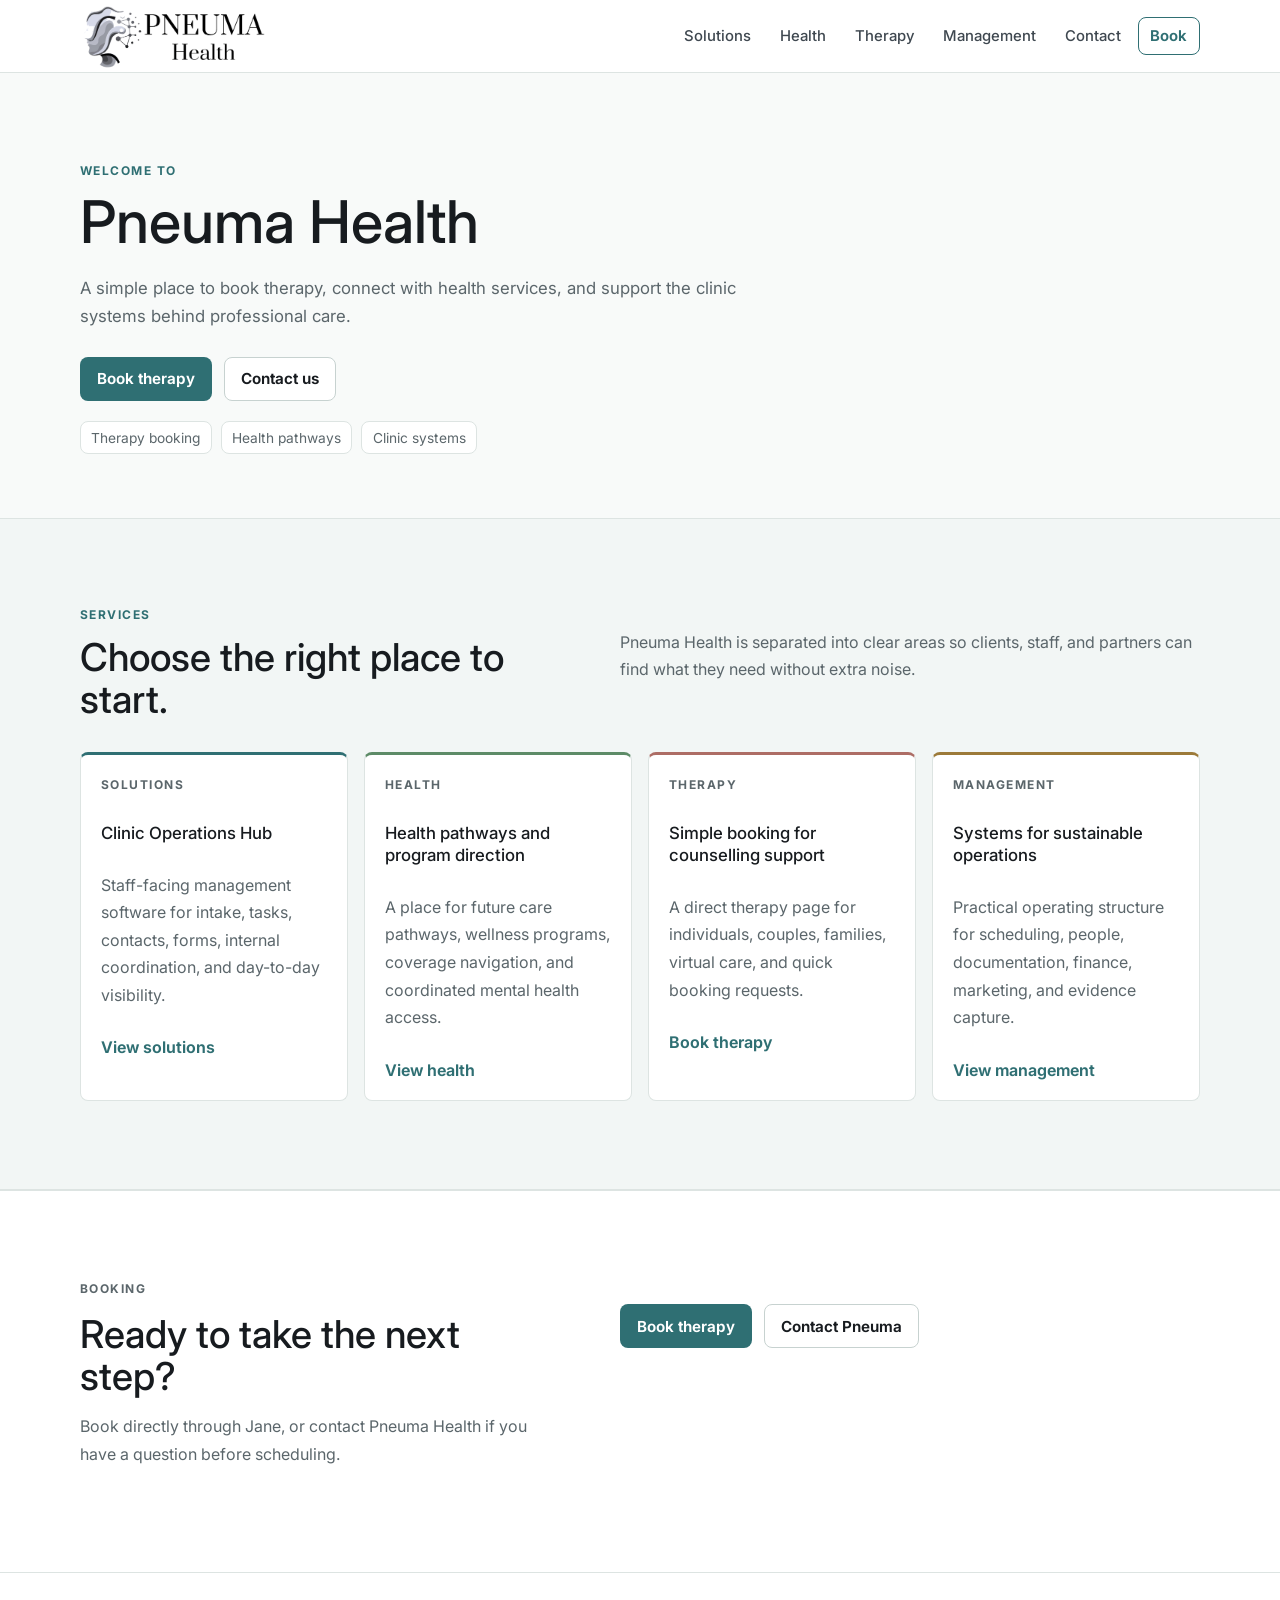
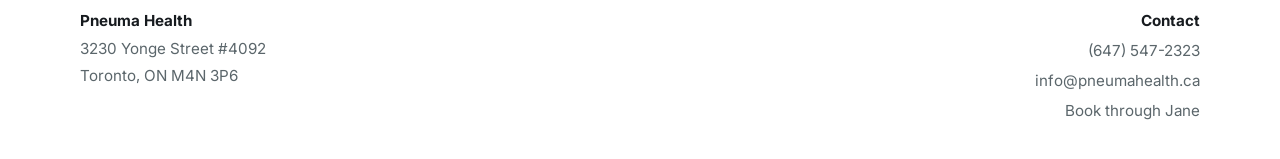
==== index.html @ e9d26e88 "Simplify footer and insurance logos" ====
<!DOCTYPE html>
<html lang="en">
  <head>
    <meta charset="UTF-8" />
    <meta name="viewport" content="width=device-width, initial-scale=1.0" />
    <title>Pneuma Health | Healthcare software, therapy, health, and operations</title>
    <meta
      name="description"
      content="Pneuma Health builds clinic operations software, therapy access, health pathways, and management systems for modern care teams."
    />
    <link rel="preconnect" href="https://fonts.googleapis.com" />
    <link rel="preconnect" href="https://fonts.gstatic.com" crossorigin />
    <link
      href="https://fonts.googleapis.com/css2?family=Inter:wght@400;500;600;700&display=swap"
      rel="stylesheet"
    />
    <link rel="icon" type="image/png" href="/assets/favicon.png" />
    <link rel="stylesheet" href="/styles.css" />
  </head>
  <body>
    <header class="site-header">
      <div class="container nav-shell">
        <a class="brand" href="/" aria-label="Pneuma Health home">
          <img class="brand-logo" src="/assets/logo-horizontal-cropped.png" alt="Pneuma Health" />
        </a>

        <nav class="site-nav" aria-label="Primary">
          <a href="/solutions/">Solutions</a>
          <a href="/health/">Health</a>
          <a href="/therapy/">Therapy</a>
          <a href="/management/">Management</a>
          <a href="/contact/">Contact</a>
          <a class="nav-cta" href="https://pneumahealth.janeapp.com">Book</a>
        </nav>
      </div>
    </header>

    <main>
      <section class="hero-section">
        <div class="container">
          <div class="hero-copy">
            <p class="eyebrow">Welcome to</p>
            <h1>Pneuma Health</h1>
            <p class="hero-text">
              A simple place to book therapy, connect with health services, and support the clinic
              systems behind professional care.
            </p>
            <div class="hero-actions">
              <a class="button primary" href="https://pneumahealth.janeapp.com">Book therapy</a>
              <a class="button secondary" href="/contact/">Contact us</a>
            </div>
            <ul class="hero-signals" aria-label="Key Pneuma Health areas">
              <li>Therapy booking</li>
              <li>Health pathways</li>
              <li>Clinic systems</li>
            </ul>
          </div>
        </div>
      </section>

      <section class="section surface-section" aria-labelledby="platform-heading">
        <div class="container section-grid">
          <div class="section-heading">
            <p class="eyebrow">Services</p>
            <h2 id="platform-heading">Choose the right place to start.</h2>
          </div>
          <p class="section-intro">
            Pneuma Health is separated into clear areas so clients, staff, and partners can find
            what they need without extra noise.
          </p>
        </div>

        <div class="container area-grid">
          <article class="area-card accent-cyan">
            <p class="card-label">Solutions</p>
            <h3>Clinic Operations Hub</h3>
            <p>
              Staff-facing management software for intake, tasks, contacts, forms, internal
              coordination, and day-to-day visibility.
            </p>
            <a href="/solutions/" aria-label="View Pneuma Health solutions">View solutions</a>
          </article>

          <article class="area-card accent-green">
            <p class="card-label">Health</p>
            <h3>Health pathways and program direction</h3>
            <p>
              A place for future care pathways, wellness programs, coverage navigation, and
              coordinated mental health access.
            </p>
            <a href="/health/" aria-label="View Pneuma Health health access">View health</a>
          </article>

          <article class="area-card accent-rose">
            <p class="card-label">Therapy</p>
            <h3>Simple booking for counselling support</h3>
            <p>
              A direct therapy page for individuals, couples, families, virtual care, and quick
              booking requests.
            </p>
            <a href="/therapy/" aria-label="View Pneuma Health therapy booking">Book therapy</a>
          </article>

          <article class="area-card accent-amber">
            <p class="card-label">Management</p>
            <h3>Systems for sustainable operations</h3>
            <p>
              Practical operating structure for scheduling, people, documentation, finance,
              marketing, and evidence capture.
            </p>
            <a href="/management/" aria-label="View Pneuma Health management">View management</a>
          </article>
        </div>
      </section>

      <section class="section final-cta">
        <div class="container cta-layout">
          <div>
            <p class="eyebrow">Booking</p>
            <h2>Ready to take the next step?</h2>
            <p>
              Book directly through Jane, or contact Pneuma Health if you have a question before
              scheduling.
            </p>
          </div>
          <div class="hero-actions">
            <a class="button primary" href="https://pneumahealth.janeapp.com">Book therapy</a>
            <a class="button secondary" href="/contact/">Contact Pneuma</a>
          </div>
        </div>
      </section>
    </main>

    <footer class="site-footer">
      <div class="container footer-grid">
        <address class="footer-address">
          <strong>Pneuma Health</strong>
          <span>3230 Yonge Street #4092</span>
          <span>Toronto, ON M4N 3P6</span>
        </address>

        <div class="footer-contact">
          <strong>Contact</strong>
          <a href="tel:+16475472323">(647) 547-2323</a>
          <a href="mailto:info@pneumahealth.ca">info@pneumahealth.ca</a>
          <a href="https://pneumahealth.janeapp.com">Book through Jane</a>
        </div>
      </div>
    </footer>
  </body>
</html>
---- styles.css ----
:root {
  --bg: #f8faf9;
  --surface: #ffffff;
  --surface-soft: #f2f6f5;
  --text: #171b1f;
  --muted: #5b666b;
  --soft: #eef2f1;
  --line: #dde4e2;
  --line-strong: #c7d2d0;
  --teal: #2f6f73;
  --green: #5d8b67;
  --rose: #ad6d65;
  --amber: #9c7a39;
  --max-width: 1120px;
}

* {
  box-sizing: border-box;
}

html {
  scroll-behavior: smooth;
}

body {
  margin: 0;
  font-family: "Inter", system-ui, -apple-system, BlinkMacSystemFont, "Segoe UI", sans-serif;
  color: var(--text);
  background: var(--bg);
}

img {
  display: block;
  max-width: 100%;
}

a {
  color: inherit;
  text-decoration: none;
}

.container {
  width: min(calc(100% - 2rem), var(--max-width));
  margin: 0 auto;
}

.site-header {
  position: sticky;
  top: 0;
  z-index: 20;
  border-bottom: 1px solid var(--line);
  background: rgba(255, 255, 255, 0.94);
  backdrop-filter: blur(14px);
}

.nav-shell {
  min-height: 72px;
  display: flex;
  align-items: center;
  justify-content: space-between;
  gap: 1.25rem;
}

.brand {
  display: inline-flex;
  align-items: center;
  flex: 0 0 auto;
}

.brand-logo {
  width: clamp(136px, 16vw, 186px);
  height: auto;
}

.site-nav {
  display: flex;
  align-items: center;
  justify-content: flex-end;
  gap: 0.35rem;
  flex-wrap: wrap;
  color: #3f4850;
  font-size: 0.93rem;
}

.site-nav a {
  border-radius: 8px;
  padding: 0.55rem 0.72rem;
  font-weight: 500;
  transition:
    background 160ms ease,
    color 160ms ease;
}

.site-nav a:hover,
.site-nav a:focus-visible,
.site-nav a[aria-current="page"] {
  color: var(--text);
  background: var(--surface-soft);
}

.site-nav .nav-cta {
  border: 1px solid var(--teal);
  color: var(--teal);
  background: #fff;
  font-weight: 650;
}

.site-nav .nav-cta:hover,
.site-nav .nav-cta:focus-visible {
  color: #fff;
  background: var(--teal);
}

.hero-section,
.page-hero,
.therapy-hero {
  padding: clamp(3.25rem, 7vw, 6rem) 0 clamp(2.75rem, 5vw, 4.5rem);
}

.hero-layout,
.therapy-hero-layout,
.section-grid,
.split-section,
.cta-layout,
.two-column {
  display: grid;
  grid-template-columns: minmax(0, 1fr) minmax(320px, 0.62fr);
  gap: clamp(2rem, 5vw, 4rem);
  align-items: start;
}

.hero-copy,
.section-heading,
.section-intro,
.cta-layout > div {
  min-width: 0;
}

.eyebrow,
.card-label {
  margin: 0 0 0.85rem;
  color: var(--teal);
  font-size: 0.75rem;
  font-weight: 700;
  letter-spacing: 0.12em;
  text-transform: uppercase;
}

h1,
h2,
h3,
p {
  overflow-wrap: normal;
}

h1,
h2,
h3 {
  margin: 0;
  letter-spacing: 0;
}

h1 {
  max-width: 780px;
  font-size: clamp(2.35rem, 4.6vw, 4rem);
  font-weight: 500;
  line-height: 1.06;
}

h2 {
  font-size: clamp(1.7rem, 3vw, 2.65rem);
  font-weight: 500;
  line-height: 1.1;
}

h3 {
  font-size: 1.05rem;
  font-weight: 500;
  line-height: 1.32;
}

.hero-text,
.section-intro,
.area-card p,
.model-list p,
.final-cta p,
.page-lead,
.feature-card p,
.contact-card p,
.site-footer p,
.booking-panel p {
  color: var(--muted);
  line-height: 1.72;
}

.hero-text,
.page-lead {
  max-width: 680px;
  margin: 1.25rem 0 0;
  font-size: 1.05rem;
}

.hero-actions {
  display: flex;
  gap: 0.75rem;
  flex-wrap: wrap;
  margin-top: 1.6rem;
}

.button {
  display: inline-flex;
  align-items: center;
  justify-content: center;
  min-height: 44px;
  padding: 0.72rem 1rem;
  border: 1px solid transparent;
  border-radius: 8px;
  font-size: 0.95rem;
  font-weight: 650;
  transition:
    background 160ms ease,
    border-color 160ms ease,
    color 160ms ease,
    transform 160ms ease;
}

.button:hover,
.button:focus-visible {
  transform: translateY(-1px);
}

.button.primary {
  background: var(--teal);
  color: #fff;
}

.button.secondary,
.button.tertiary {
  border-color: var(--line-strong);
  background: #fff;
  color: var(--text);
}

.button.secondary:hover,
.button.secondary:focus-visible,
.button.tertiary:hover,
.button.tertiary:focus-visible {
  border-color: var(--teal);
  color: var(--teal);
}

.hero-signals,
.page-kicker-row {
  display: flex;
  flex-wrap: wrap;
  gap: 0.55rem;
  padding: 0;
  margin: 1.25rem 0 0;
  list-style: none;
}

.hero-signals li,
.status-pill {
  border: 1px solid var(--line);
  border-radius: 8px;
  padding: 0.48rem 0.65rem;
  color: var(--muted);
  background: #fff;
  font-size: 0.86rem;
}

.hero-media {
  margin: 0;
  overflow: hidden;
  border: 1px solid var(--line);
  border-radius: 8px;
  background: var(--surface);
}

.hero-media img {
  width: 100%;
  min-height: 300px;
  object-fit: cover;
  object-position: center;
  border-bottom: 1px solid var(--line);
}

.hero-media figcaption {
  display: grid;
  gap: 0.25rem;
  padding: 1rem;
}

.hero-media strong {
  color: var(--text);
  font-size: 0.95rem;
  line-height: 1.45;
  font-weight: 600;
}

.section {
  padding: clamp(3.25rem, 7vw, 5.5rem) 0;
}

.compact-section {
  padding: clamp(2rem, 4vw, 3.25rem) 0;
}

.surface-section,
.wide-panel {
  border-top: 1px solid var(--line);
  border-bottom: 1px solid var(--line);
  background: var(--surface-soft);
}

.section-grid,
.split-section,
.cta-layout,
.two-column {
  grid-template-columns: minmax(0, 0.82fr) minmax(0, 1fr);
}

.section-intro {
  margin: 1.35rem 0 0;
  font-size: 1rem;
}

.area-grid,
.feature-grid,
.contact-grid,
.metric-grid {
  display: grid;
  gap: 1rem;
}

.area-grid {
  grid-template-columns: repeat(auto-fit, minmax(230px, 1fr));
  margin-top: 2rem;
}

.feature-grid {
  grid-template-columns: repeat(3, minmax(0, 1fr));
}

.contact-grid {
  grid-template-columns: repeat(3, minmax(0, 1fr));
  margin-top: 2rem;
}

.area-card,
.feature-card,
.contact-card,
.booking-panel,
.redirect-card {
  min-width: 0;
  border: 1px solid var(--line);
  border-radius: 8px;
  background: #fff;
  padding: 1.25rem;
}

.area-card,
.feature-card {
  display: grid;
  gap: 0.75rem;
  align-content: start;
}

.area-card a,
.contact-card a,
.booking-detail a {
  color: var(--teal);
  font-weight: 650;
}

.accent-cyan {
  border-top: 3px solid var(--teal);
}

.accent-green {
  border-top: 3px solid var(--green);
}

.accent-amber {
  border-top: 3px solid var(--amber);
}

.accent-rose {
  border-top: 3px solid var(--rose);
}

.model-list {
  display: grid;
  gap: 0.8rem;
}

.model-list article {
  display: grid;
  grid-template-columns: auto minmax(0, 1fr);
  gap: 1rem;
  padding: 1rem 0;
  border-bottom: 1px solid var(--line);
}

.model-list span {
  color: var(--teal);
  font-weight: 700;
}

.model-list p {
  margin: 0.45rem 0 0;
}

.metrics-band {
  padding: 2rem 0;
  border-top: 1px solid var(--line);
  border-bottom: 1px solid var(--line);
  background: var(--surface-soft);
  color: var(--text);
}

.metric-grid {
  grid-template-columns: repeat(3, minmax(0, 1fr));
}

.metric-grid article {
  display: grid;
  gap: 0.3rem;
  padding: 1rem 0;
}

.metric-grid strong {
  font-size: clamp(2rem, 4vw, 3.8rem);
  font-weight: 600;
  line-height: 1;
}

.metric-grid span {
  color: var(--muted);
  font-weight: 500;
}

.final-cta {
  border-top: 1px solid var(--line);
  background: #fff;
}

.final-cta p {
  max-width: 62ch;
}

.page-hero {
  border-bottom: 1px solid var(--line);
  background: #fff;
}

.page-hero h1 {
  max-width: 820px;
}

.plain-list {
  display: grid;
  gap: 0.7rem;
  padding: 0;
  margin: 1rem 0 0;
  list-style: none;
}

.plain-list li {
  border-left: 3px solid var(--teal);
  padding: 0.2rem 0 0.2rem 0.8rem;
  color: var(--muted);
  line-height: 1.55;
}

.therapy-hero {
  border-bottom: 1px solid var(--line);
  background: linear-gradient(180deg, #fff 0%, var(--bg) 100%);
}

.therapy-booking-card {
  display: grid;
  grid-template-columns: minmax(0, 0.92fr) minmax(320px, 0.72fr);
  gap: clamp(1.25rem, 4vw, 2.75rem);
  align-items: center;
  min-width: 0;
  overflow: hidden;
  border: 1px solid var(--line);
  border-radius: 8px;
  background: #fff;
  padding: clamp(1rem, 3vw, 2.25rem);
  box-shadow: 0 18px 45px rgba(28, 42, 46, 0.08);
}

.therapy-booking-copy {
  min-width: 0;
}

.therapy-booking-copy h1 {
  max-width: 620px;
  font-size: clamp(2.25rem, 4vw, 3.65rem);
}

.therapy-booking-copy .page-lead {
  max-width: 560px;
}

.booking-mini-list {
  display: grid;
  gap: 0.45rem;
  margin: 1.5rem 0 0;
  padding: 1rem 0 0;
  border-top: 1px solid var(--line);
  color: var(--muted);
  font-size: 0.94rem;
  line-height: 1.55;
  list-style: none;
}

.booking-mini-list a {
  color: var(--teal);
  font-weight: 650;
  overflow-wrap: anywhere;
}

.therapy-booking-art {
  align-self: stretch;
  margin: 0;
  min-height: 290px;
  overflow: hidden;
  border: 1px solid #eadfd2;
  border-radius: 8px;
  background: #fbf6ef;
}

.therapy-booking-art img {
  width: 100%;
  height: 100%;
  object-fit: cover;
  object-position: center;
}

.therapy-actions {
  background: #fff;
  border-bottom: 1px solid var(--line);
}

.quick-action-grid {
  display: grid;
  grid-template-columns: repeat(3, minmax(0, 1fr));
  gap: 0.9rem;
}

.quick-action-card {
  display: grid;
  grid-template-columns: 94px minmax(0, 1fr);
  align-content: start;
  align-items: center;
  gap: 0.7rem;
  min-width: 0;
  min-height: 178px;
  border: 1px solid var(--line);
  border-radius: 8px;
  background: #fff;
  padding: 1.15rem;
  transition:
    border-color 160ms ease,
    box-shadow 160ms ease,
    transform 160ms ease;
}

.quick-action-card:hover,
.quick-action-card:focus-visible {
  border-color: var(--line-strong);
  box-shadow: 0 12px 28px rgba(28, 42, 46, 0.07);
  transform: translateY(-1px);
}

.quick-action-art {
  display: block;
  width: 94px;
  height: 86px;
  overflow: hidden;
  border: 1px solid #eadfd2;
  border-radius: 8px;
  background-image: url("/assets/therapy-card-illustrations.png");
  background-repeat: no-repeat;
  background-size: 300% 200%;
  background-color: #fbf6ef;
}

.art-resources {
  background-position: 0% 0%;
}

.art-contact {
  background-position: 50% 0%;
}

.art-packages {
  background-position: 100% 0%;
}

.art-hiring {
  background-position: 0% 100%;
}

.art-volunteer {
  background-position: 50% 100%;
}

.art-students {
  background-position: 100% 100%;
}

.quick-action-copy {
  display: grid;
  gap: 0.55rem;
  min-width: 0;
}

.quick-action-card h2 {
  font-size: 1.08rem;
  font-weight: 600;
  line-height: 1.28;
}

.quick-action-card p {
  margin: 0;
  color: var(--muted);
  font-size: 0.92rem;
  line-height: 1.55;
}

.insurance-band {
  background: var(--surface-soft);
  border-bottom: 1px solid var(--line);
}

.insurance-layout {
  display: grid;
  gap: 1.25rem;
}

.insurance-logo-grid {
  display: grid;
  grid-template-columns: repeat(6, minmax(0, 1fr));
  gap: 0.75rem;
}

.insurance-logo-card {
  display: flex;
  align-items: center;
  justify-content: center;
  min-height: 86px;
  border: 1px solid var(--line);
  border-radius: 8px;
  background: rgba(255, 255, 255, 0.9);
  padding: 0.85rem;
}

.insurance-logo-card img {
  width: 100%;
  max-width: 128px;
  max-height: 46px;
  object-fit: contain;
}

.insurance-note {
  margin: 0;
  color: var(--muted);
  font-size: 0.86rem;
  line-height: 1.55;
}

.therapy-image-band {
  display: none;
}

.site-footer {
  padding: 2.25rem 0;
  border-top: 1px solid var(--line);
  background: #fff;
}

.footer-grid {
  display: grid;
  grid-template-columns: minmax(0, 1fr) minmax(280px, 0.75fr);
  gap: clamp(1.25rem, 5vw, 3rem);
  align-items: start;
}

.footer-contact,
.footer-address {
  min-width: 0;
  font-size: 0.95rem;
}

.footer-address {
  display: grid;
  gap: 0.2rem;
  color: var(--muted);
  font-style: normal;
  line-height: 1.6;
}

.footer-address strong {
  color: var(--text);
}

.site-footer p {
  margin: 0;
}

.footer-contact {
  display: grid;
  justify-items: end;
  gap: 0.35rem;
  color: var(--muted);
  text-align: right;
  line-height: 1.6;
}

.footer-contact strong {
  color: var(--text);
}

.footer-contact > a {
  color: var(--muted);
  overflow-wrap: anywhere;
}

.footer-contact > a:hover,
.footer-contact > a:focus-visible {
  color: var(--teal);
}

.redirect-page {
  min-height: 100vh;
  display: grid;
  place-items: center;
  padding: 2rem;
  background: var(--bg);
}

.redirect-card {
  max-width: 560px;
}

.redirect-card h1 {
  font-size: clamp(2rem, 6vw, 3.5rem);
}

@media (max-width: 900px) {
  .nav-shell {
    align-items: flex-start;
    flex-direction: column;
    padding: 0.9rem 0;
  }

  .site-nav {
    justify-content: flex-start;
  }

  .hero-layout,
  .therapy-hero-layout,
  .section-grid,
  .split-section,
  .cta-layout,
  .two-column {
    grid-template-columns: 1fr;
  }

  .therapy-booking-card {
    grid-template-columns: 1fr;
  }

  .quick-action-grid,
  .insurance-logo-grid {
    grid-template-columns: repeat(2, minmax(0, 1fr));
  }

  .footer-grid {
    grid-template-columns: 1fr;
  }

  .footer-contact {
    justify-items: start;
    text-align: left;
  }

  .hero-media {
    display: none;
  }

  .feature-grid,
  .contact-grid,
  .metric-grid {
    grid-template-columns: 1fr;
  }
}

@media (max-width: 560px) {
  .container {
    width: min(calc(100% - 1rem), var(--max-width));
  }

  .brand-logo {
    width: 150px;
  }

  .site-nav {
    width: 100%;
    display: flex;
    flex-wrap: wrap;
    justify-content: flex-start;
    overflow-x: visible;
    padding-bottom: 0.15rem;
  }

  .site-nav a {
    flex: 0 0 auto;
    padding: 0.48rem 0.56rem;
  }

  h1 {
    font-size: clamp(2.15rem, 10vw, 3rem);
    line-height: 1.06;
  }

  .hero-actions,
  .button {
    width: 100%;
  }

  .button {
    min-width: 0;
  }

  .therapy-booking-card {
    padding: 1rem;
  }

  .therapy-booking-art {
    min-height: 220px;
  }

  .quick-action-card {
    grid-template-columns: 86px minmax(0, 1fr);
    min-height: 166px;
    padding: 1rem;
  }

  .quick-action-art {
    width: 86px;
    height: 78px;
  }

  .quick-action-grid,
  .insurance-logo-grid {
    grid-template-columns: 1fr;
  }
}
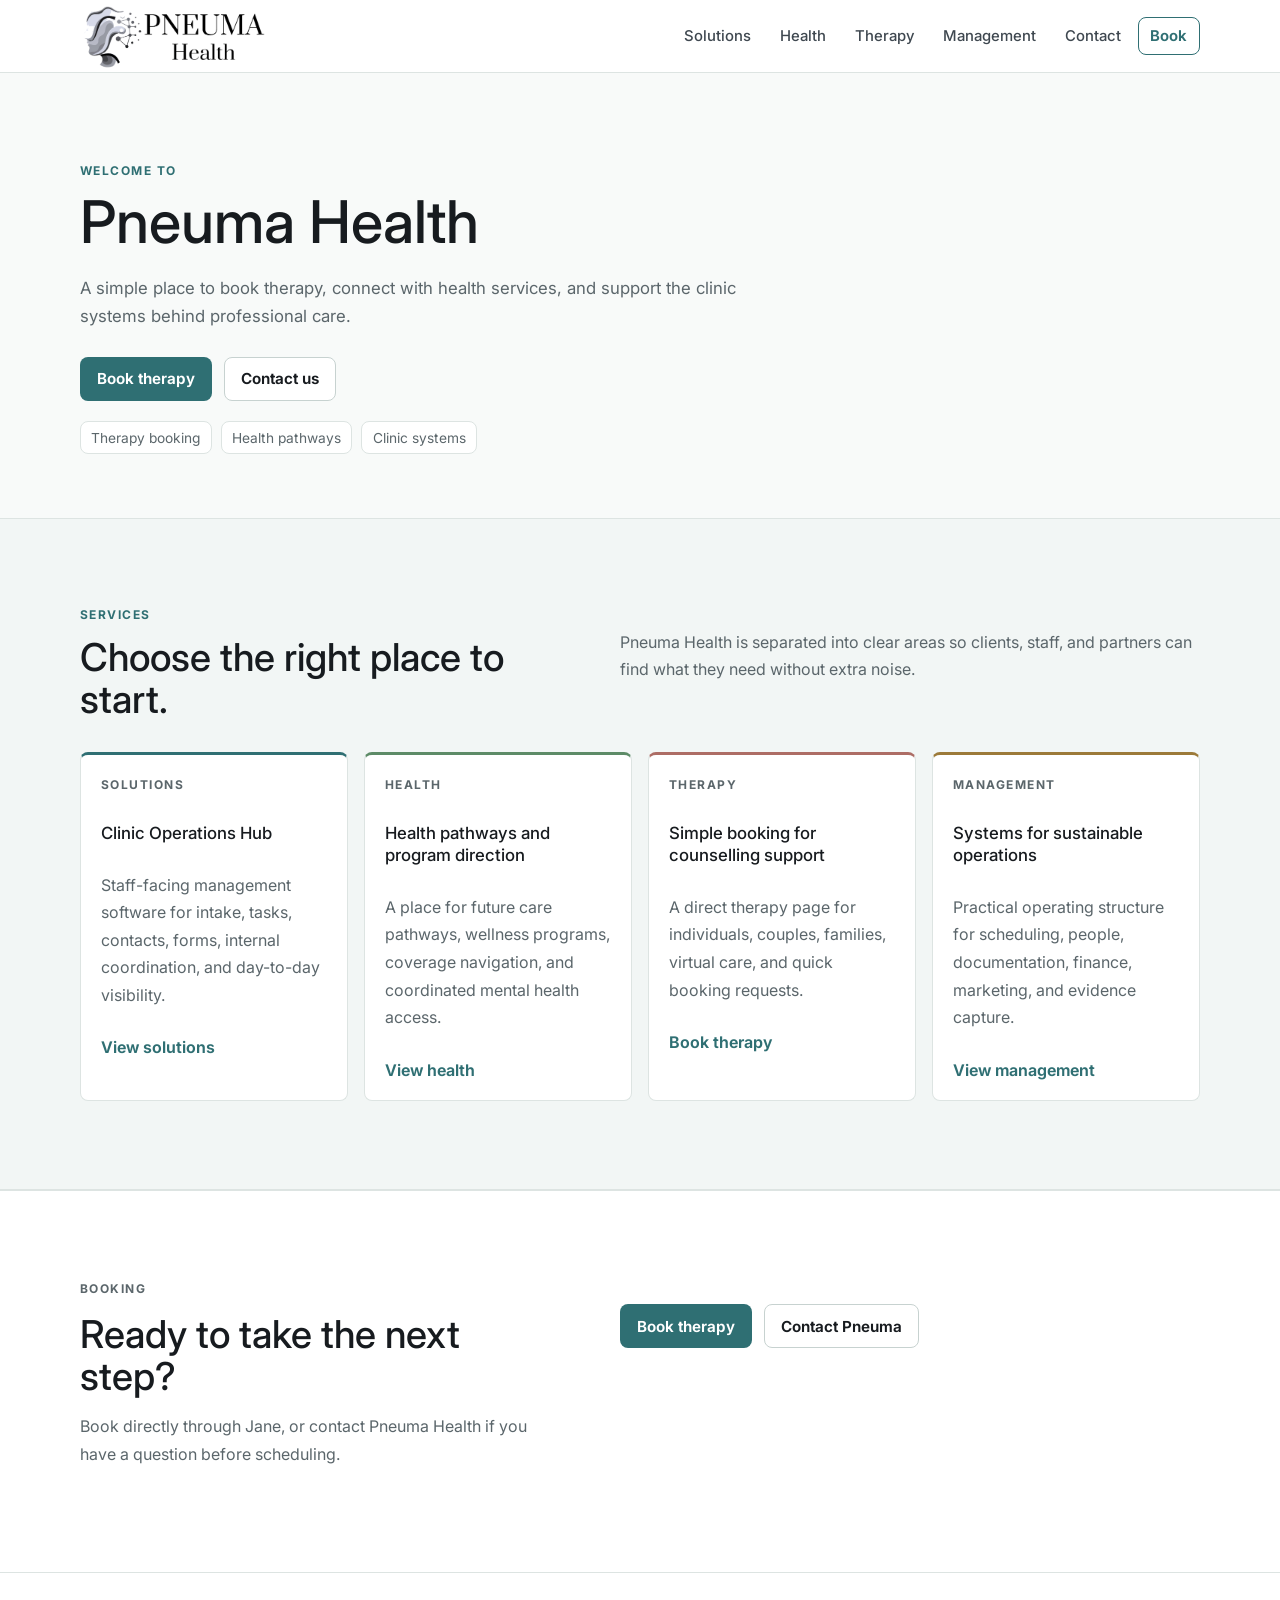
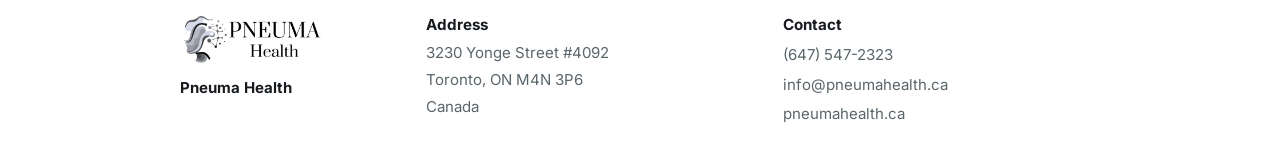
==== commit 7ebf6bd2: "Polish Pneuma Health footer layout" ====
--- a/index.html
+++ b/index.html
@@ -133,17 +133,23 @@
 
     <footer class="site-footer">
       <div class="container footer-grid">
+        <div class="footer-brand-block">
+          <img src="/assets/logo-horizontal-cropped.png" alt="Pneuma Health" />
+          <strong>Pneuma Health</strong>
+        </div>
+
         <address class="footer-address">
-          <strong>Pneuma Health</strong>
+          <strong>Address</strong>
           <span>3230 Yonge Street #4092</span>
           <span>Toronto, ON M4N 3P6</span>
+          <span>Canada</span>
         </address>
 
         <div class="footer-contact">
           <strong>Contact</strong>
           <a href="tel:+16475472323">(647) 547-2323</a>
           <a href="mailto:info@pneumahealth.ca">info@pneumahealth.ca</a>
-          <a href="https://pneumahealth.janeapp.com">Book through Jane</a>
+          <a href="https://pneumahealth.ca">pneumahealth.ca</a>
         </div>
       </div>
     </footer>
--- a/styles.css
+++ b/styles.css
@@ -678,34 +678,54 @@
 }
 
 .site-footer {
-  padding: 2.25rem 0;
+  padding: 2.5rem 0;
   border-top: 1px solid var(--line);
   background: #fff;
 }
 
 .footer-grid {
   display: grid;
-  grid-template-columns: minmax(0, 1fr) minmax(280px, 0.75fr);
-  gap: clamp(1.25rem, 5vw, 3rem);
+  grid-template-columns: minmax(170px, 0.65fr) minmax(220px, 1fr) minmax(220px, 1fr);
+  gap: clamp(1.25rem, 4vw, 2.5rem);
   align-items: start;
-}
-
+  max-width: 920px;
+  margin: 0 auto;
+}
+
+.footer-brand-block,
 .footer-contact,
 .footer-address {
   min-width: 0;
+  color: var(--muted);
+  font-size: 0.94rem;
+  line-height: 1.6;
+}
+
+.footer-brand-block {
+  display: grid;
+  justify-items: start;
+  gap: 0.75rem;
+}
+
+.footer-brand-block img {
+  width: 142px;
+  height: auto;
+}
+
+.footer-brand-block strong {
+  color: var(--text);
+}
+
+.footer-address {
+  display: grid;
+  gap: 0.2rem;
+  font-style: normal;
+}
+
+.footer-address strong,
+.footer-contact strong {
+  color: var(--text);
   font-size: 0.95rem;
-}
-
-.footer-address {
-  display: grid;
-  gap: 0.2rem;
-  color: var(--muted);
-  font-style: normal;
-  line-height: 1.6;
-}
-
-.footer-address strong {
-  color: var(--text);
 }
 
 .site-footer p {
@@ -714,15 +734,9 @@
 
 .footer-contact {
   display: grid;
-  justify-items: end;
   gap: 0.35rem;
-  color: var(--muted);
-  text-align: right;
-  line-height: 1.6;
-}
-
-.footer-contact strong {
-  color: var(--text);
+  justify-items: start;
+  text-align: left;
 }
 
 .footer-contact > a {
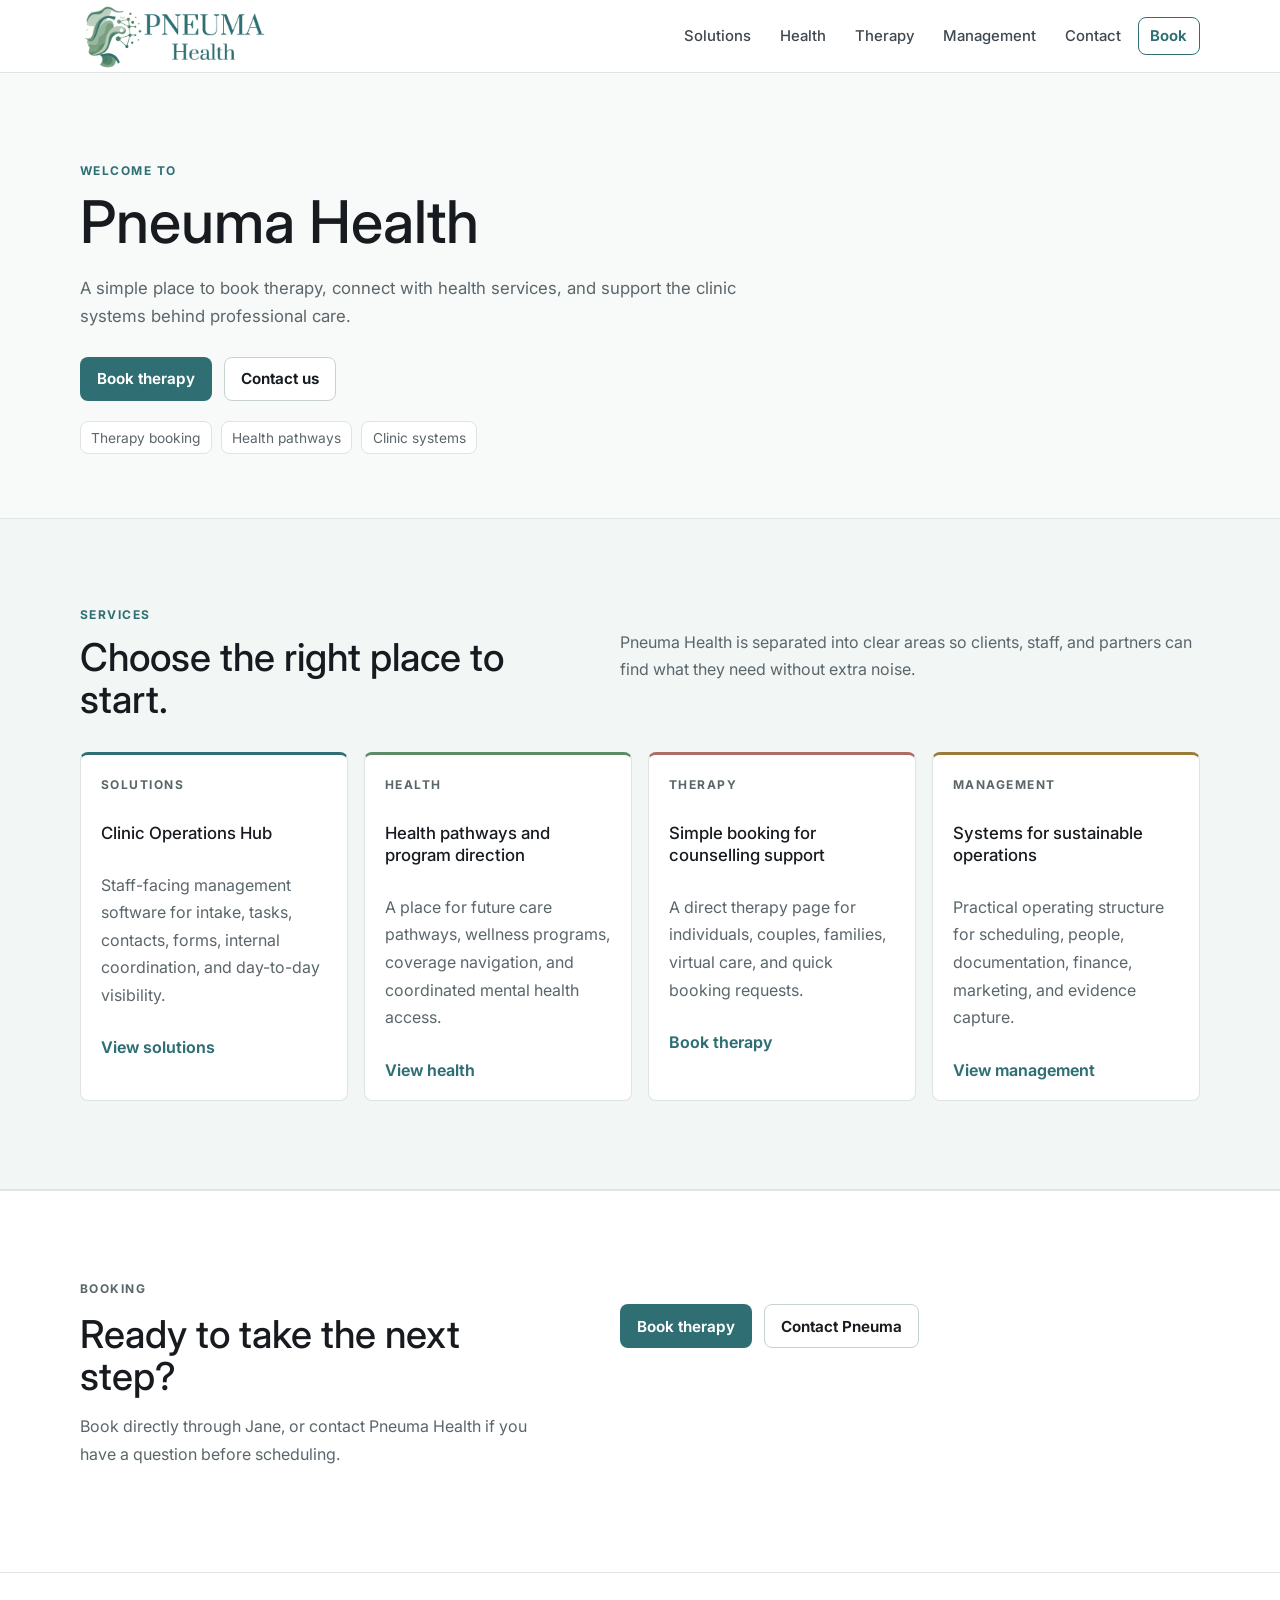
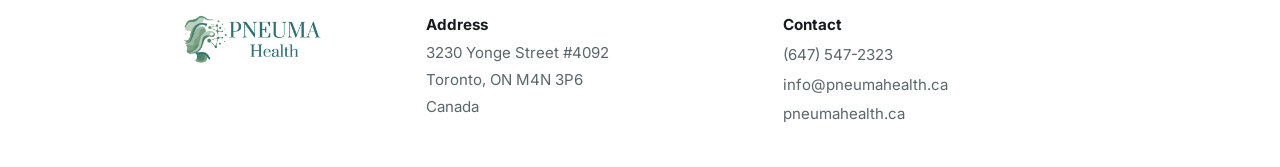
==== commit e2ea98c9: "Apply green Pneuma Health logo set" ====
--- a/index.html
+++ b/index.html
@@ -21,7 +21,7 @@
     <header class="site-header">
       <div class="container nav-shell">
         <a class="brand" href="/" aria-label="Pneuma Health home">
-          <img class="brand-logo" src="/assets/logo-horizontal-cropped.png" alt="Pneuma Health" />
+          <img class="brand-logo" src="/assets/logo-horizontal-green.png" alt="Pneuma Health" />
         </a>
 
         <nav class="site-nav" aria-label="Primary">
@@ -134,8 +134,7 @@
     <footer class="site-footer">
       <div class="container footer-grid">
         <div class="footer-brand-block">
-          <img src="/assets/logo-horizontal-cropped.png" alt="Pneuma Health" />
-          <strong>Pneuma Health</strong>
+          <img src="/assets/logo-horizontal-green.png" alt="Pneuma Health" />
         </div>
 
         <address class="footer-address">
--- a/styles.css
+++ b/styles.css
@@ -702,18 +702,12 @@
 }
 
 .footer-brand-block {
-  display: grid;
-  justify-items: start;
-  gap: 0.75rem;
+  display: block;
 }
 
 .footer-brand-block img {
   width: 142px;
   height: auto;
-}
-
-.footer-brand-block strong {
-  color: var(--text);
 }
 
 .footer-address {
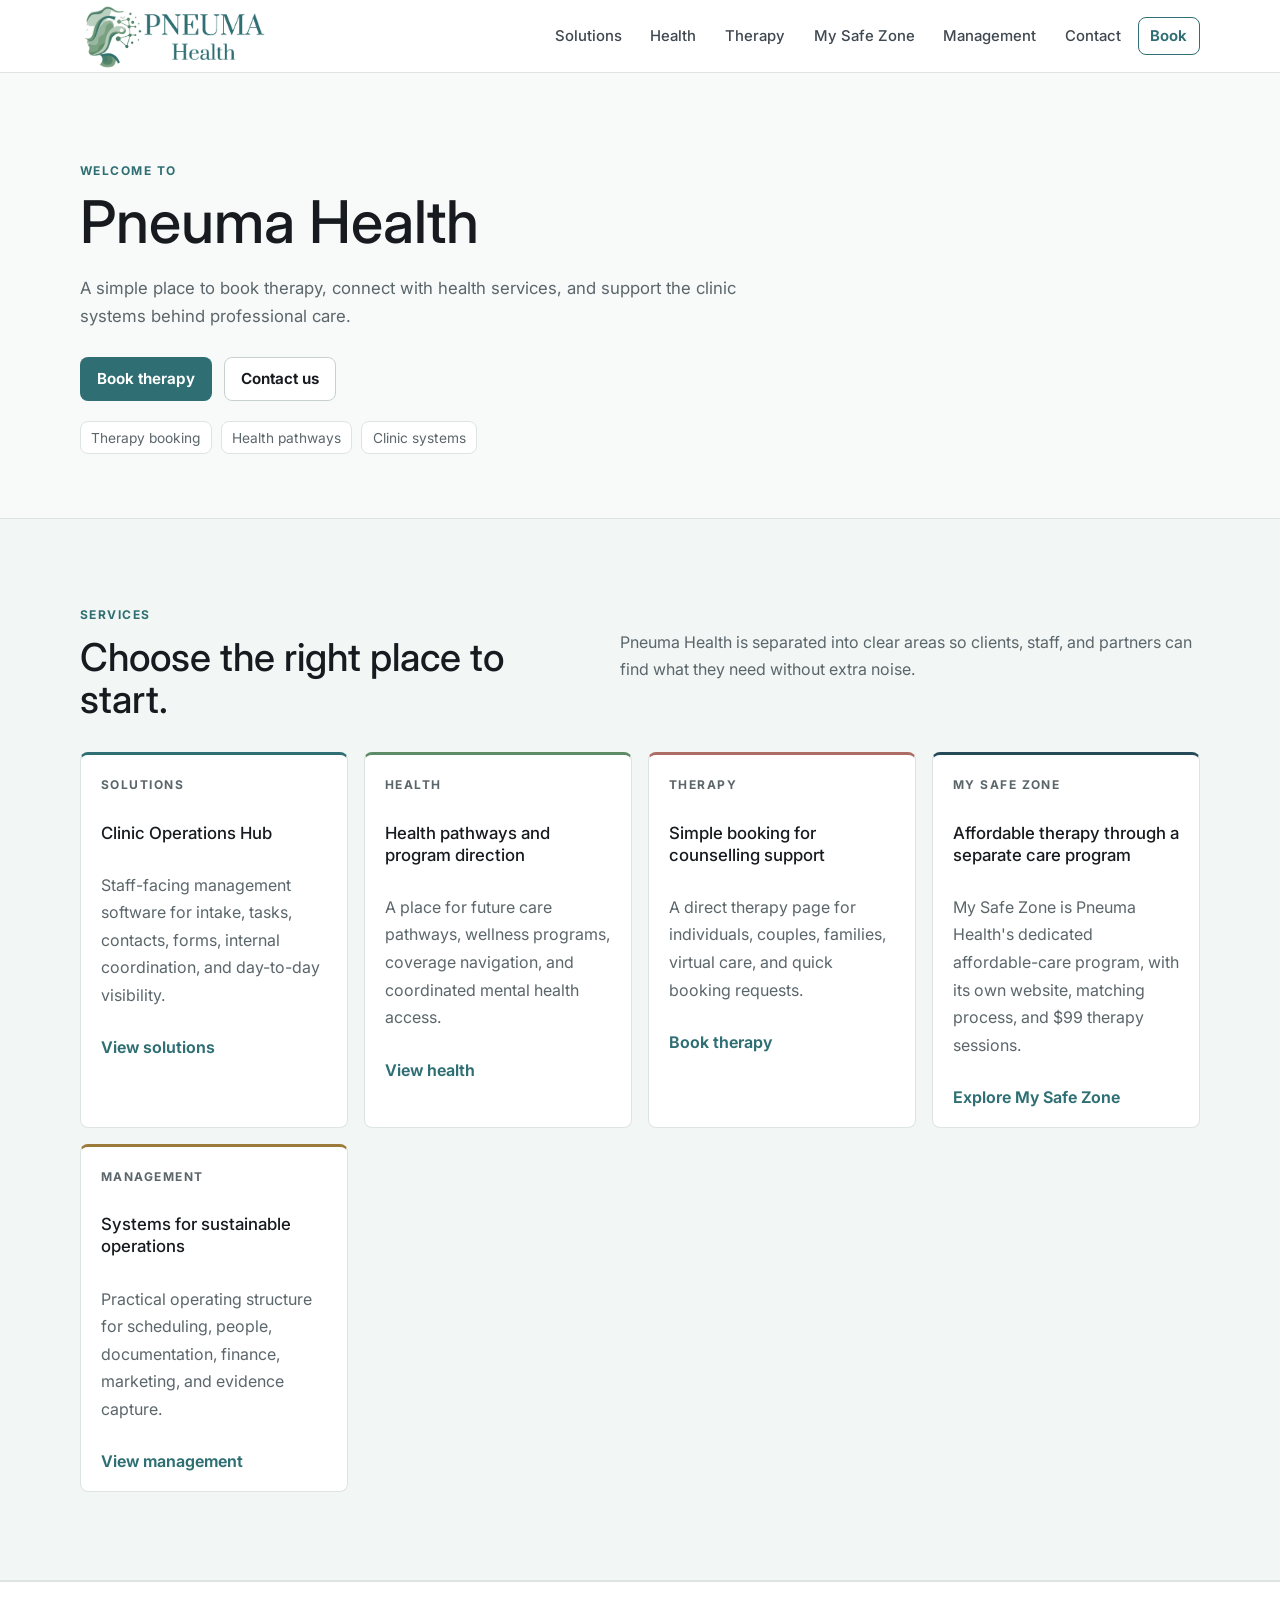
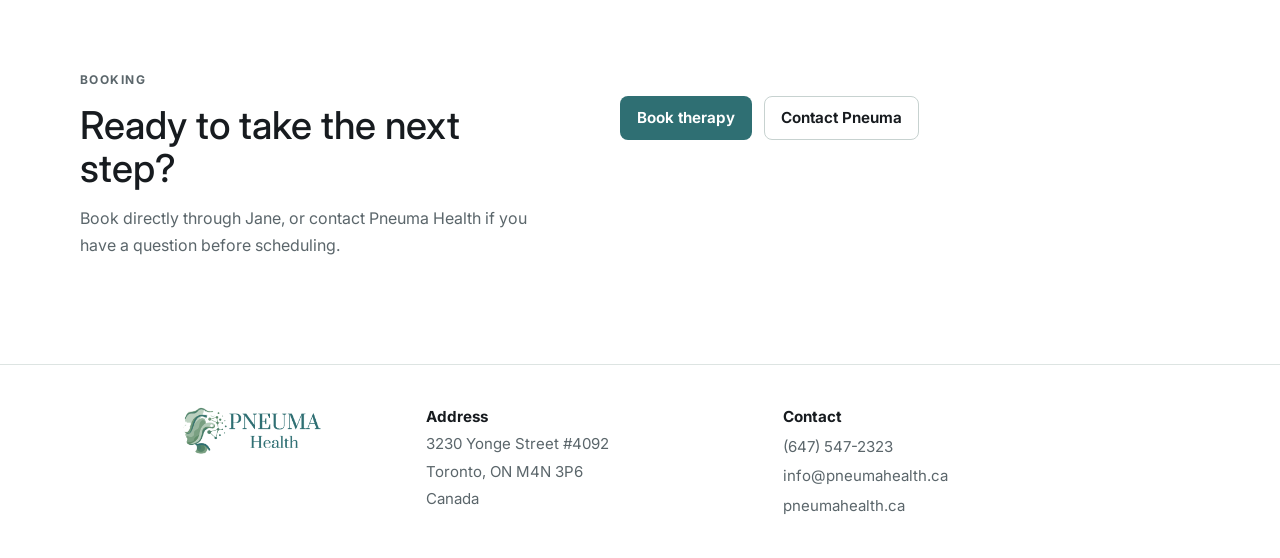
==== commit e3def9b0: "Separate My Safe Zone from Pneuma therapy" ====
--- a/index.html
+++ b/index.html
@@ -28,6 +28,7 @@
           <a href="/solutions/">Solutions</a>
           <a href="/health/">Health</a>
           <a href="/therapy/">Therapy</a>
+          <a href="/mysafezone/">My Safe Zone</a>
           <a href="/management/">Management</a>
           <a href="/contact/">Contact</a>
           <a class="nav-cta" href="https://pneumahealth.janeapp.com">Book</a>
@@ -101,6 +102,16 @@
             <a href="/therapy/" aria-label="View Pneuma Health therapy booking">Book therapy</a>
           </article>
 
+          <article class="area-card accent-navy">
+            <p class="card-label">My Safe Zone</p>
+            <h3>Affordable therapy through a separate care program</h3>
+            <p>
+              My Safe Zone is Pneuma Health's dedicated affordable-care program, with its own
+              website, matching process, and $99 therapy sessions.
+            </p>
+            <a href="/mysafezone/" aria-label="Learn about My Safe Zone">Explore My Safe Zone</a>
+          </article>
+
           <article class="area-card accent-amber">
             <p class="card-label">Management</p>
             <h3>Systems for sustainable operations</h3>
--- a/styles.css
+++ b/styles.css
@@ -389,6 +389,49 @@
   border-top: 3px solid var(--rose);
 }
 
+.accent-navy {
+  border-top: 3px solid #244a57;
+}
+
+.program-hero-layout {
+  display: grid;
+  grid-template-columns: minmax(0, 1fr) minmax(280px, 0.48fr);
+  gap: clamp(2rem, 6vw, 5rem);
+  align-items: center;
+}
+
+.program-brand-panel {
+  min-height: 300px;
+  display: grid;
+  place-items: center;
+  align-content: center;
+  gap: 1rem;
+  padding: 2rem;
+  border: 1px solid var(--line);
+  border-radius: 8px;
+  color: #fff;
+  background: #173947;
+  text-align: center;
+}
+
+.program-brand-panel img {
+  width: 112px;
+  height: 112px;
+  object-fit: contain;
+  filter: brightness(0) invert(1);
+}
+
+.program-brand-panel strong {
+  font-size: 1.7rem;
+  font-weight: 600;
+}
+
+.program-brand-panel span {
+  max-width: 260px;
+  color: rgba(255, 255, 255, 0.76);
+  line-height: 1.55;
+}
+
 .model-list {
   display: grid;
   gap: 0.8rem;
@@ -772,6 +815,7 @@
 
   .hero-layout,
   .therapy-hero-layout,
+  .program-hero-layout,
   .section-grid,
   .split-section,
   .cta-layout,
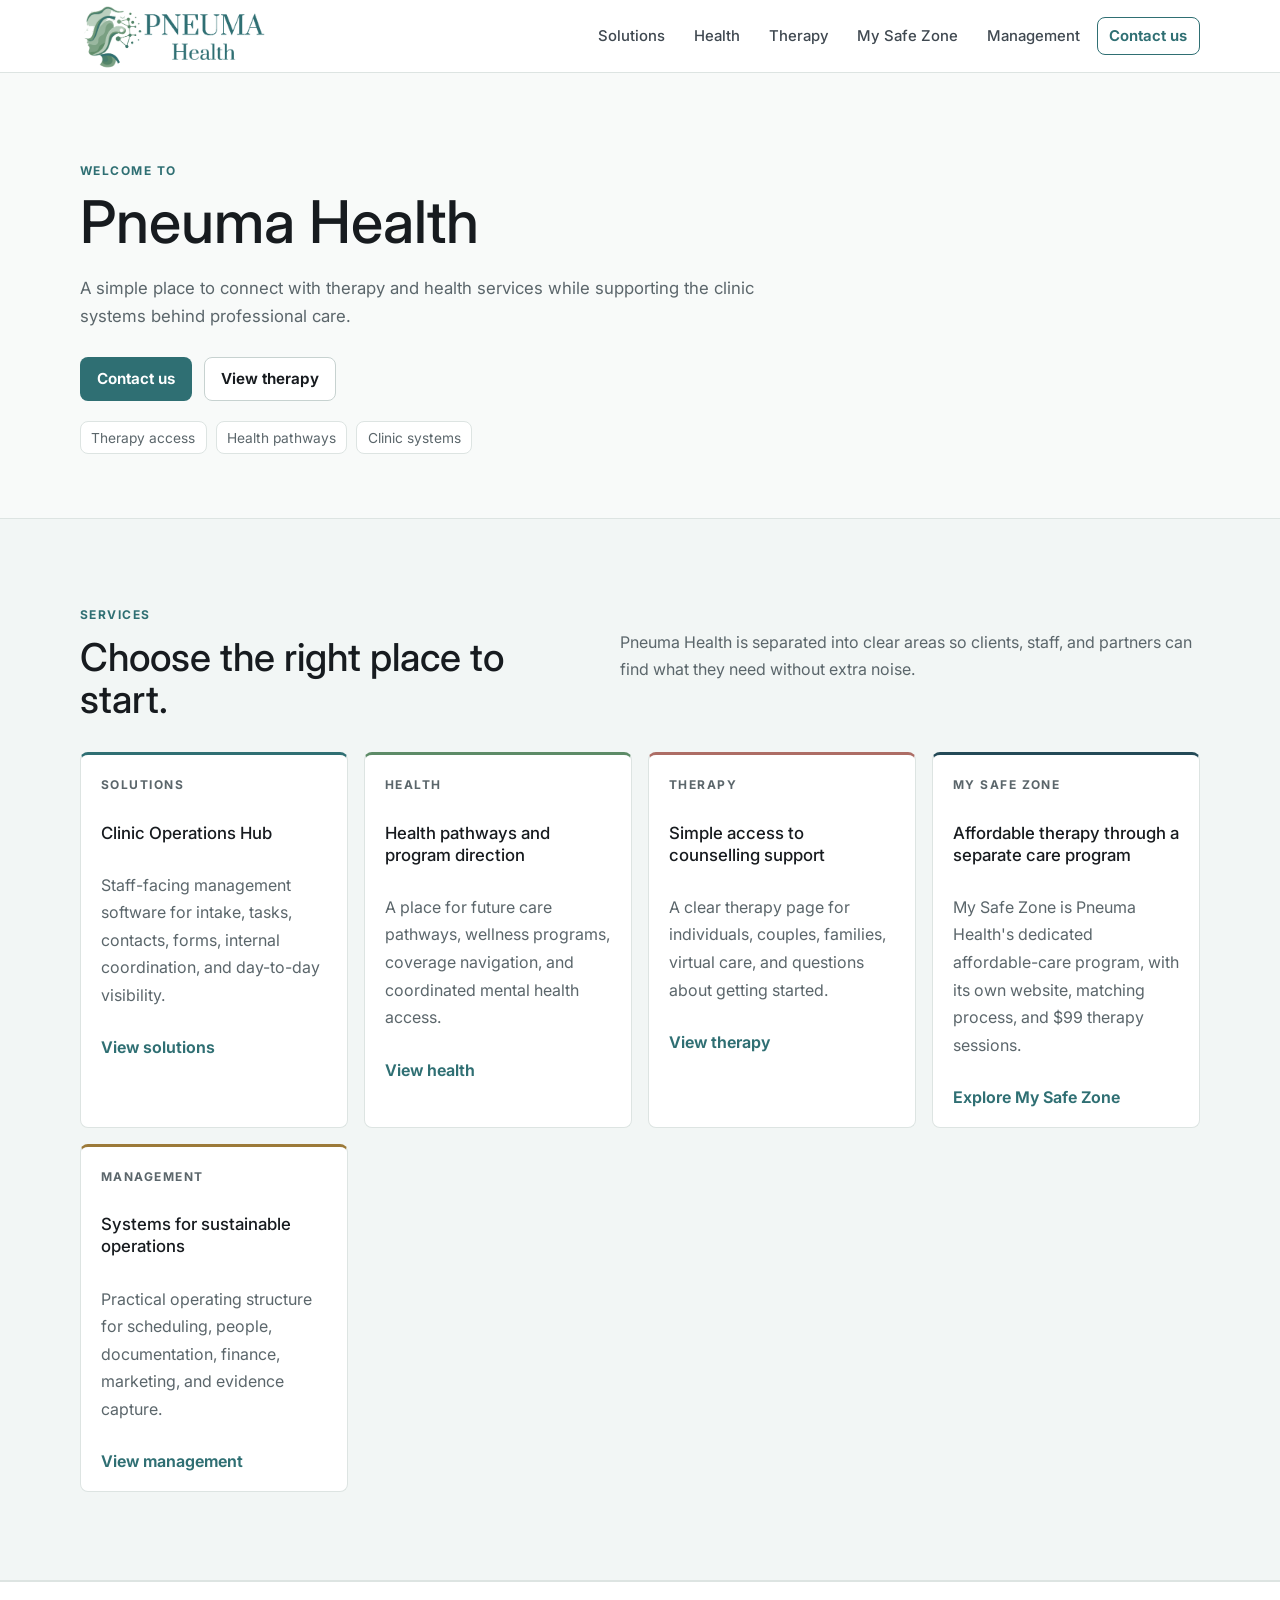
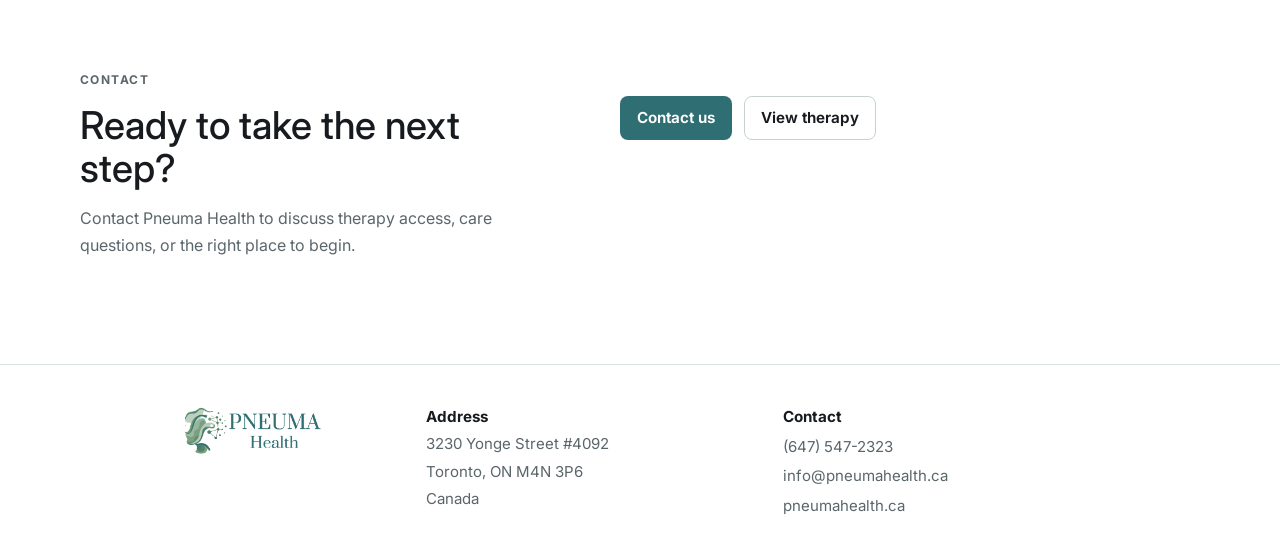
==== commit 2f294501: "Replace Pneuma booking links with contact flow" ====
--- a/index.html
+++ b/index.html
@@ -30,8 +30,7 @@
           <a href="/therapy/">Therapy</a>
           <a href="/mysafezone/">My Safe Zone</a>
           <a href="/management/">Management</a>
-          <a href="/contact/">Contact</a>
-          <a class="nav-cta" href="https://pneumahealth.janeapp.com">Book</a>
+          <a class="nav-cta" href="/contact/">Contact us</a>
         </nav>
       </div>
     </header>
@@ -43,15 +42,15 @@
             <p class="eyebrow">Welcome to</p>
             <h1>Pneuma Health</h1>
             <p class="hero-text">
-              A simple place to book therapy, connect with health services, and support the clinic
-              systems behind professional care.
+              A simple place to connect with therapy and health services while supporting the
+              clinic systems behind professional care.
             </p>
             <div class="hero-actions">
-              <a class="button primary" href="https://pneumahealth.janeapp.com">Book therapy</a>
-              <a class="button secondary" href="/contact/">Contact us</a>
+              <a class="button primary" href="/contact/">Contact us</a>
+              <a class="button secondary" href="/therapy/">View therapy</a>
             </div>
             <ul class="hero-signals" aria-label="Key Pneuma Health areas">
-              <li>Therapy booking</li>
+              <li>Therapy access</li>
               <li>Health pathways</li>
               <li>Clinic systems</li>
             </ul>
@@ -94,12 +93,12 @@
 
           <article class="area-card accent-rose">
             <p class="card-label">Therapy</p>
-            <h3>Simple booking for counselling support</h3>
+            <h3>Simple access to counselling support</h3>
             <p>
-              A direct therapy page for individuals, couples, families, virtual care, and quick
-              booking requests.
+              A clear therapy page for individuals, couples, families, virtual care, and questions
+              about getting started.
             </p>
-            <a href="/therapy/" aria-label="View Pneuma Health therapy booking">Book therapy</a>
+            <a href="/therapy/" aria-label="View Pneuma Health therapy services">View therapy</a>
           </article>
 
           <article class="area-card accent-navy">
@@ -127,16 +126,16 @@
       <section class="section final-cta">
         <div class="container cta-layout">
           <div>
-            <p class="eyebrow">Booking</p>
+            <p class="eyebrow">Contact</p>
             <h2>Ready to take the next step?</h2>
             <p>
-              Book directly through Jane, or contact Pneuma Health if you have a question before
-              scheduling.
+              Contact Pneuma Health to discuss therapy access, care questions, or the right place
+              to begin.
             </p>
           </div>
           <div class="hero-actions">
-            <a class="button primary" href="https://pneumahealth.janeapp.com">Book therapy</a>
-            <a class="button secondary" href="/contact/">Contact Pneuma</a>
+            <a class="button primary" href="/contact/">Contact us</a>
+            <a class="button secondary" href="/therapy/">View therapy</a>
           </div>
         </div>
       </section>
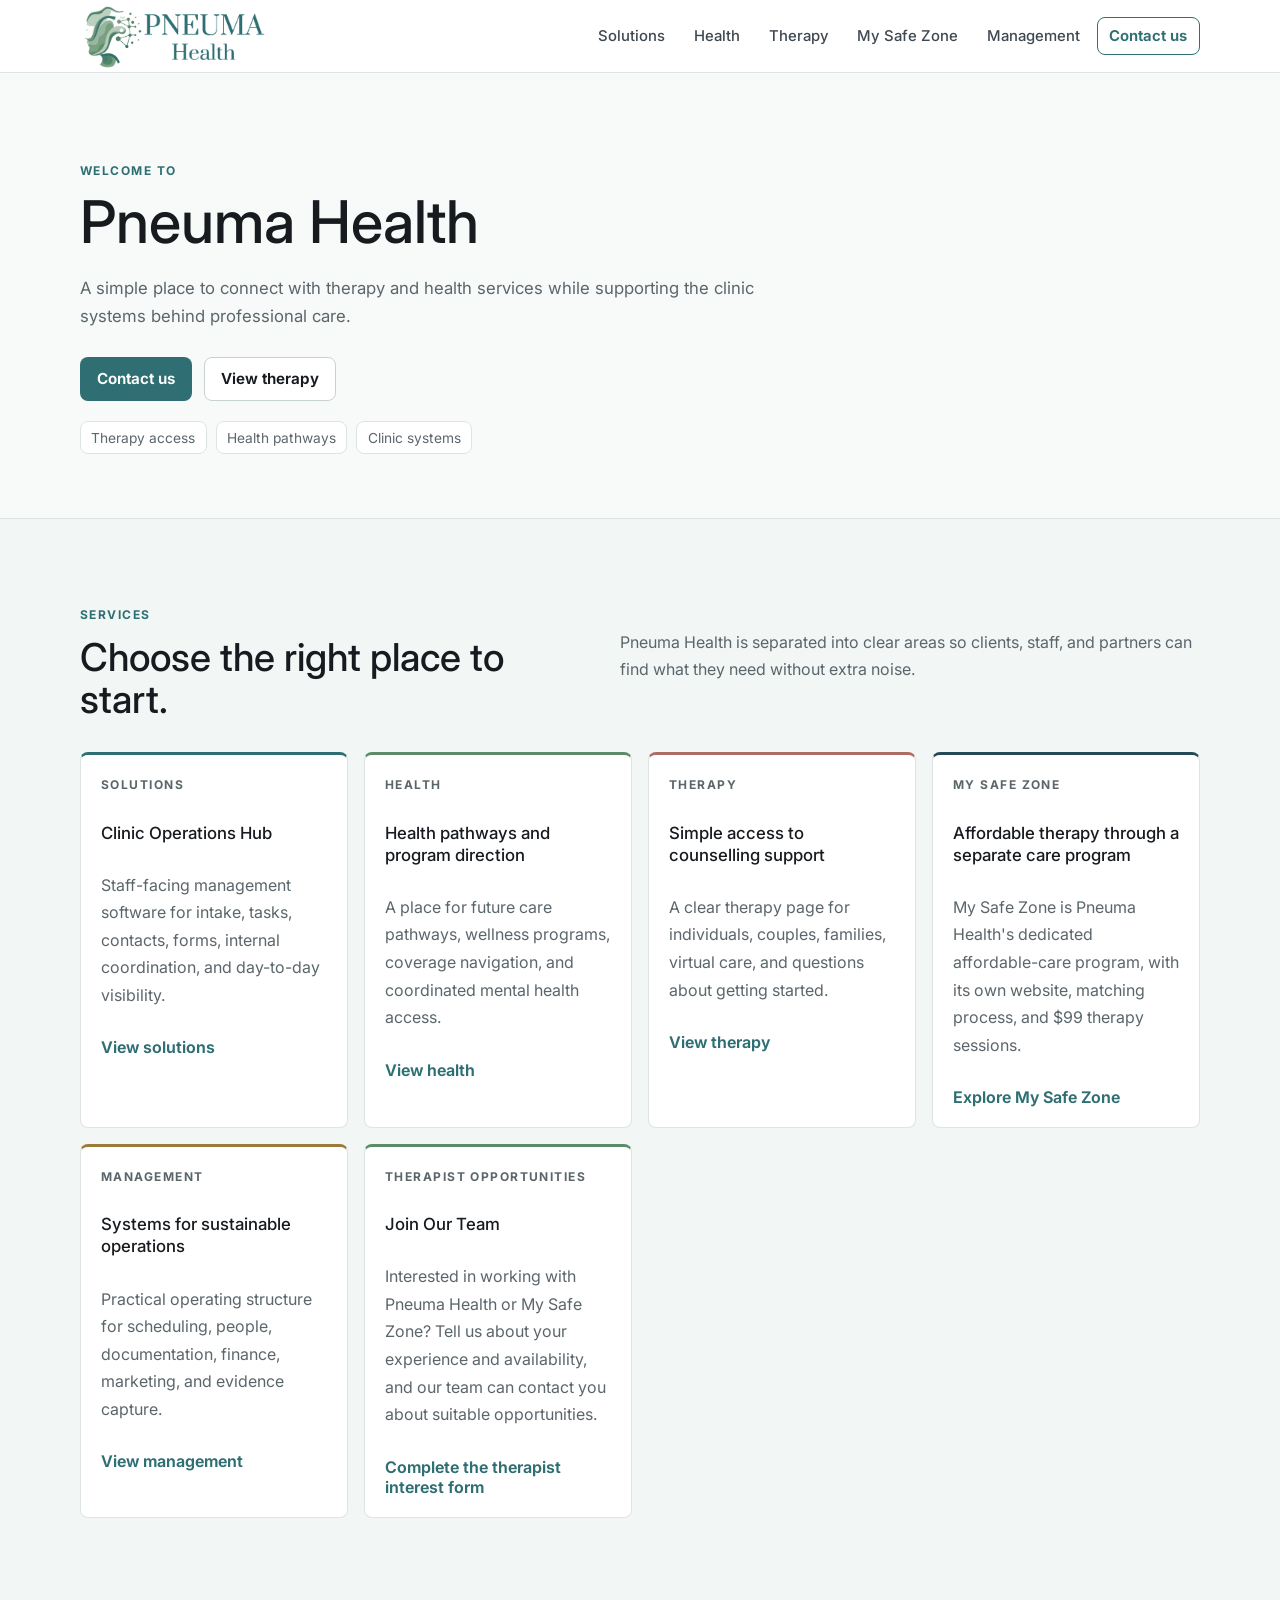
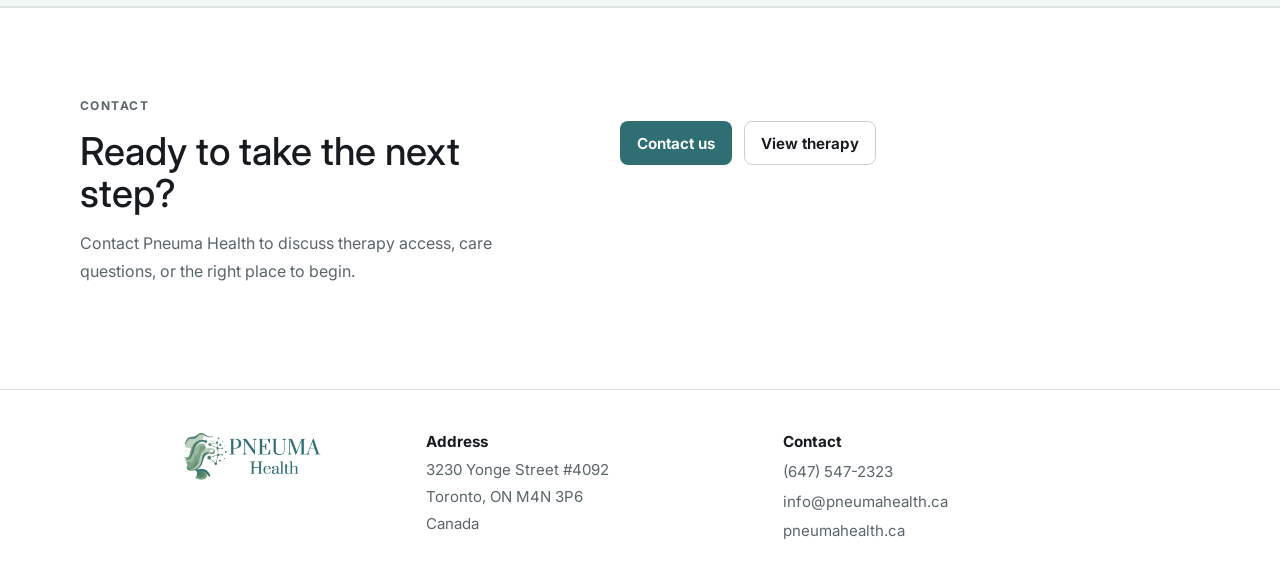
==== commit 223b8c11: "Add therapist interest form and Join Our Team links" ====
--- a/index.html
+++ b/index.html
@@ -16,6 +16,7 @@
     />
     <link rel="icon" type="image/png" href="/assets/favicon.png" />
     <link rel="stylesheet" href="/styles.css" />
+      <link rel="canonical" href="https://pneumahealth.ca/" />
   </head>
   <body>
     <header class="site-header">
@@ -120,6 +121,13 @@
             </p>
             <a href="/management/" aria-label="View Pneuma Health management">View management</a>
           </article>
+          <article class="area-card accent-green">
+            <p class="card-label">Therapist opportunities</p>
+            <h3>Join Our Team</h3>
+            <p>Interested in working with Pneuma Health or My Safe Zone? Tell us about your
+              experience and availability, and our team can contact you about suitable opportunities.</p>
+            <a href="https://docs.google.com/forms/d/e/1FAIpQLSe5eE-SUiwfXW26CQVr0UL02rukzE70miA_Qqdnl3dRgw6Wvg/viewform">Complete the therapist interest form</a>
+          </article>
         </div>
       </section>
 
